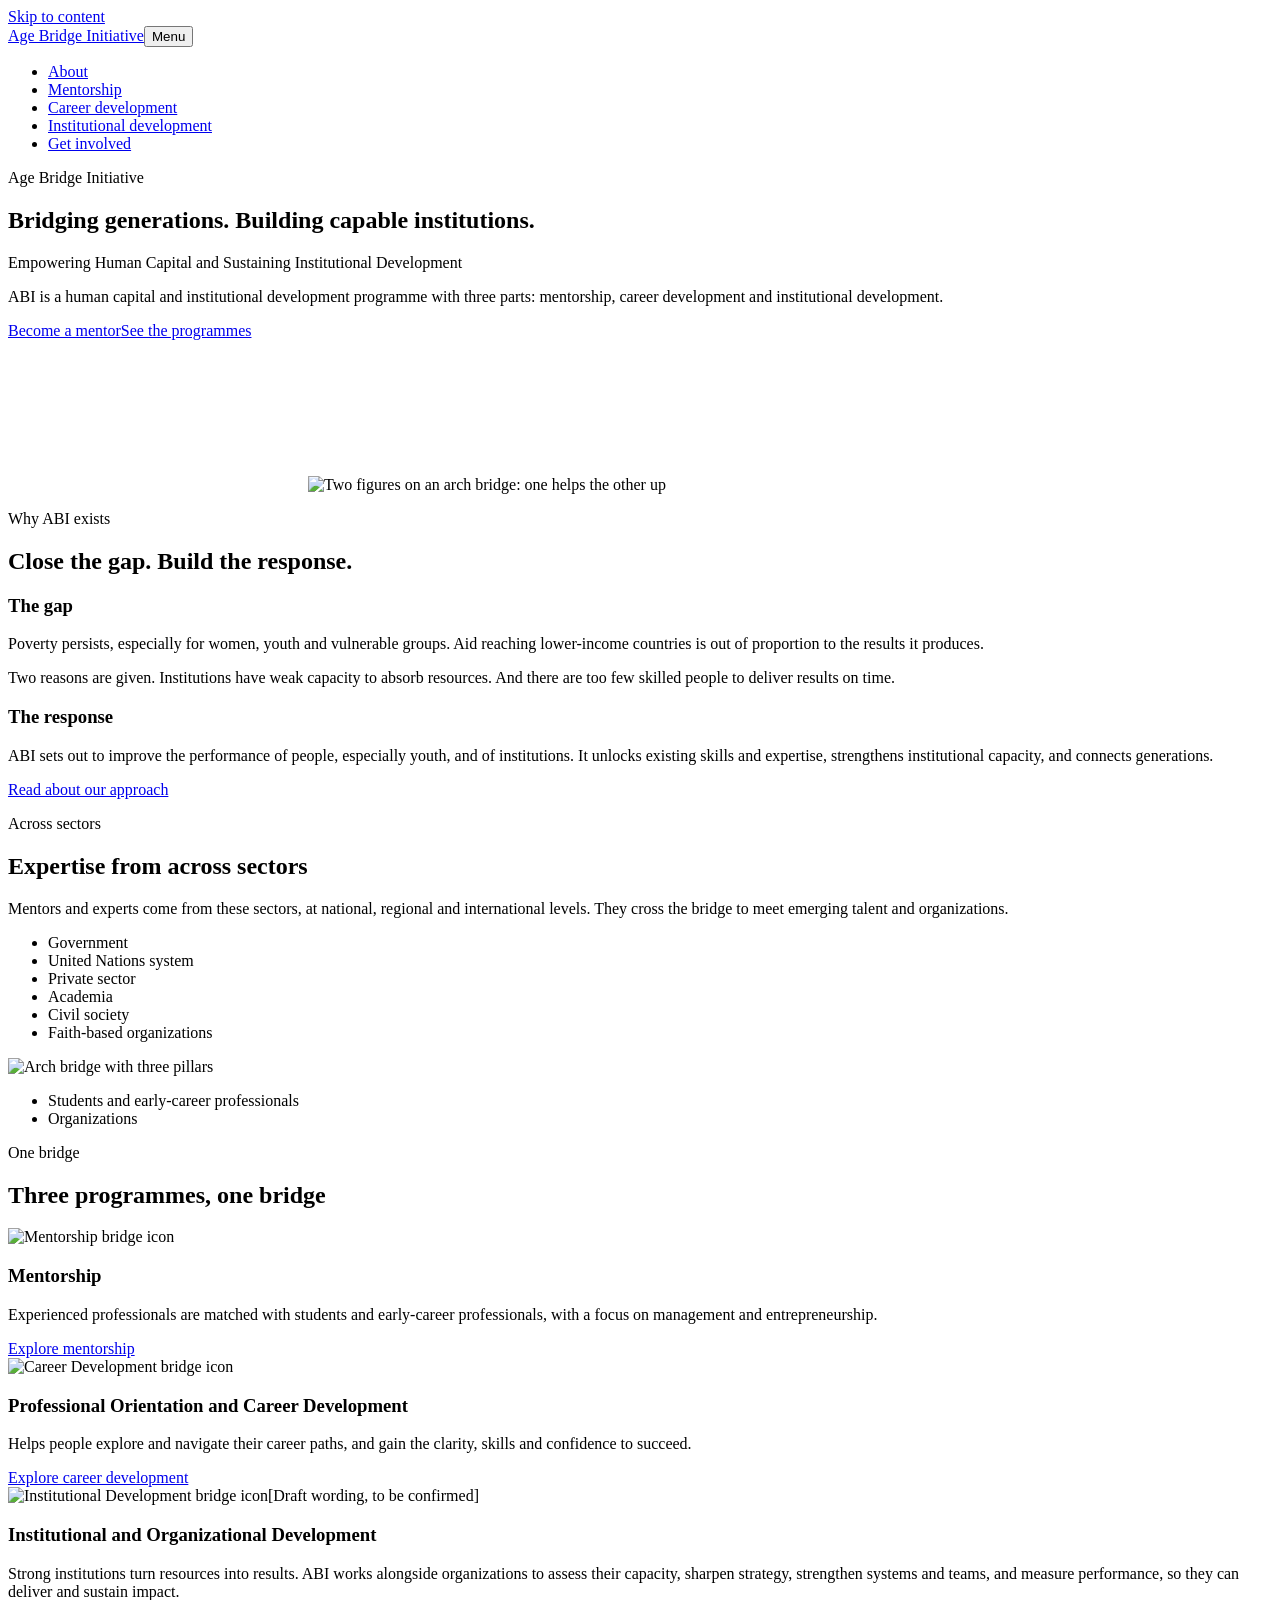
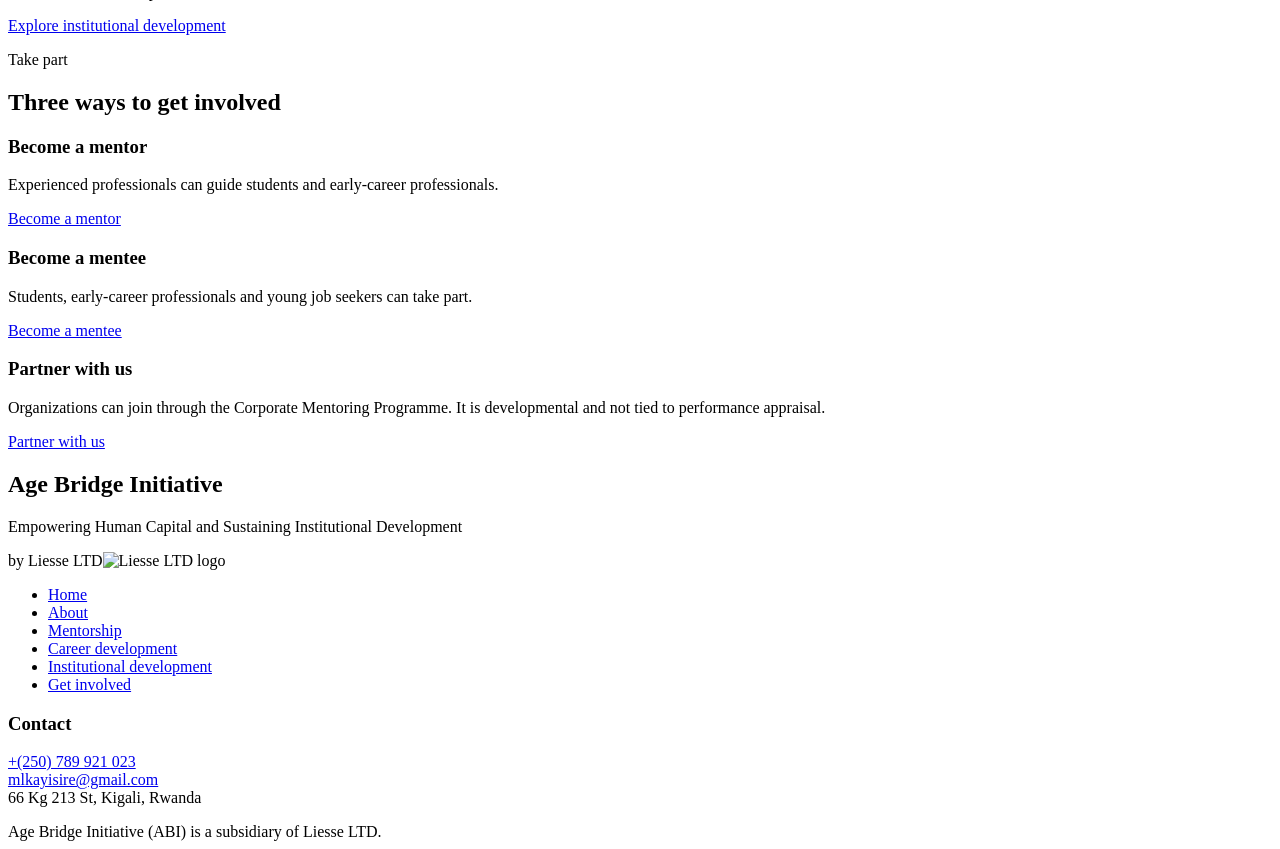
==== index.html @ afb316e5 "add website" ====
<!doctype html>
<html lang="en">
<head>
<meta charset="utf-8">
<meta name="viewport" content="width=device-width, initial-scale=1">
<link rel="icon" href="assets/img/favicon.ico">
<link rel="apple-touch-icon" sizes="180x180" href="assets/img/apple-touch-icon.png">
<link rel="stylesheet" href="assets/css/styles.css">
<title>Age Bridge Initiative | Bridging generations. Building capable institutions.</title><meta name="description" content="Age Bridge Initiative (ABI) connects experienced professionals with students and early-career professionals, and supports institutions to build capacity."><meta property="og:title" content="Age Bridge Initiative | Bridging generations. Building capable institutions."><meta property="og:description" content="Age Bridge Initiative (ABI) connects experienced professionals with students and early-career professionals, and supports institutions to build capacity."><meta property="og:type" content="website"><meta property="og:site_name" content="Age Bridge Initiative"></head><body><a class="skip-link" href="#main">Skip to content</a><header class="site-header"><div class="nav-wrap"><a class="brand" href="index.html" aria-label="Age Bridge Initiative home"><img src="assets/img/abi-logo.png" alt=""><span class="brand-name">Age Bridge Initiative</span></a><button class="menu-toggle" aria-controls="primary-nav" aria-expanded="false">Menu</button><nav id="primary-nav" class="primary-nav" aria-label="Primary navigation"><ul><li><a href="about.html">About</a></li><li><a href="mentorship.html">Mentorship</a></li><li><a href="career-development.html">Career development</a></li><li><a href="institutional-development.html">Institutional development</a></li><li><a class="button" href="get-involved.html">Get involved</a></li></ul></nav></div></header><main id="main"><section class="hero"><div class="hero-grid"><div class="hero-copy"><p class="eyebrow">Age Bridge Initiative</p><h1>Bridging generations. Building capable institutions.</h1><p class="tagline">Empowering Human Capital and Sustaining Institutional Development</p><p>ABI is a human capital and institutional development programme with three parts: mentorship, career development and institutional development.</p><div class="button-row"><a class="button" href="get-involved.html?role=mentor#form">Become a mentor</a><a class="button secondary" href="#programmes">See the programmes</a></div></div><div class="hero-media"><video autoplay muted playsinline poster="assets/img/hero-animation-poster.png" aria-label="Two figures on an arch bridge: one helps the other up"><source src="assets/img/hero-animation.mp4" type="video/mp4"></video><img src="assets/img/hero-animation-poster.png" alt="Two figures on an arch bridge: one helps the other up"></div></div></section><section class="section alt"><div class="container"><div class="section-heading"><p class="eyebrow">Why ABI exists</p><h2>Close the gap. Build the response.</h2></div><div class="two-col"><article><h3>The gap</h3><p>Poverty persists, especially for women, youth and vulnerable groups. Aid reaching lower-income countries is out of proportion to the results it produces.</p><p>Two reasons are given. Institutions have weak capacity to absorb resources. And there are too few skilled people to deliver results on time.</p></article><article><h3>The response</h3><p>ABI sets out to improve the performance of people, especially youth, and of institutions. It unlocks existing skills and expertise, strengthens institutional capacity, and connects generations.</p><a href="about.html">Read about our approach</a></article></div></div></section><section class="section"><div class="container"><div class="section-heading"><p class="eyebrow">Across sectors</p><h2>Expertise from across sectors</h2><p>Mentors and experts come from these sectors, at national, regional and international levels. They cross the bridge to meet emerging talent and organizations.</p></div><div class="sector-layout"><div><ul class="sector-list"><li>Government</li><li>United Nations system</li><li>Private sector</li><li>Academia</li><li>Civil society</li><li>Faith-based organizations</li></ul></div><div class="bridge-diagram"><img src="assets/img/bridge/bridge-arch-band-pillars.svg" alt="Arch bridge with three pillars"><ul class="support-list"><li>Students and early-career professionals</li><li>Organizations</li></ul></div></div></div></section><section class="section alt" id="programmes"><div class="container"><div class="section-heading"><p class="eyebrow">One bridge</p><h2>Three programmes, one bridge</h2></div><div class="card-grid"><article class="card"><img class="bridge-icon" src="assets/img/bridge/icon-arch-band-pillar-1-brown.svg" alt="Mentorship bridge icon"><h3>Mentorship</h3><p>Experienced professionals are matched with students and early-career professionals, with a focus on management and entrepreneurship.</p><a href="mentorship.html">Explore mentorship</a></article><article class="card"><img class="bridge-icon" src="assets/img/bridge/icon-arch-band-pillar-2-orange.svg" alt="Career Development bridge icon"><h3>Professional Orientation and Career Development</h3><p>Helps people explore and navigate their career paths, and gain the clarity, skills and confidence to succeed.</p><a href="career-development.html">Explore career development</a></article><article class="card"><img class="bridge-icon" src="assets/img/bridge/icon-arch-band-pillar-3-taupe.svg" alt="Institutional Development bridge icon"><span class="tag">[Draft wording, to be confirmed]</span><h3>Institutional and Organizational Development</h3><p>Strong institutions turn resources into results. ABI works alongside organizations to assess their capacity, sharpen strategy, strengthen systems and teams, and measure performance, so they can deliver and sustain impact.</p><a href="institutional-development.html">Explore institutional development</a></article></div></div></section><section class="section navy"><div class="container"><div class="section-heading"><p class="eyebrow">Take part</p><h2>Three ways to get involved</h2></div><div class="path-grid"><article class="path-card"><h3>Become a mentor</h3><p>Experienced professionals can guide students and early-career professionals.</p><a class="button" href="get-involved.html?role=mentor#form">Become a mentor</a></article><article class="path-card"><h3>Become a mentee</h3><p>Students, early-career professionals and young job seekers can take part.</p><a class="button" href="get-involved.html?role=mentee#form">Become a mentee</a></article><article class="path-card"><h3>Partner with us</h3><p>Organizations can join through the Corporate Mentoring Programme. It is developmental and not tied to performance appraisal.</p><a class="button" href="get-involved.html?role=partner#form">Partner with us</a></article></div></div></section></main><footer class="footer"><div class="footer-grid"><div><h2>Age Bridge Initiative</h2><p>Empowering Human Capital and Sustaining Institutional Development</p><div class="liesse-credit"><span>by Liesse LTD</span><img src="assets/img/liesse-logo.png" alt="Liesse LTD logo"></div></div><nav aria-label="Footer navigation"><ul><li><a href="index.html">Home</a></li><li><a href="about.html">About</a></li><li><a href="mentorship.html">Mentorship</a></li><li><a href="career-development.html">Career development</a></li><li><a href="institutional-development.html">Institutional development</a></li><li><a href="get-involved.html">Get involved</a></li></ul></nav><div><h3>Contact</h3><p><a href="tel:+250789921023">+(250) 789 921 023</a><br><a href="mailto:mlkayisire@gmail.com">mlkayisire@gmail.com</a><br>66 Kg 213 St, Kigali, Rwanda</p></div></div><div class="footer-bottom">Age Bridge Initiative (ABI) is a subsidiary of Liesse LTD.</div></footer><script src="assets/js/main.js"></script></body></html>
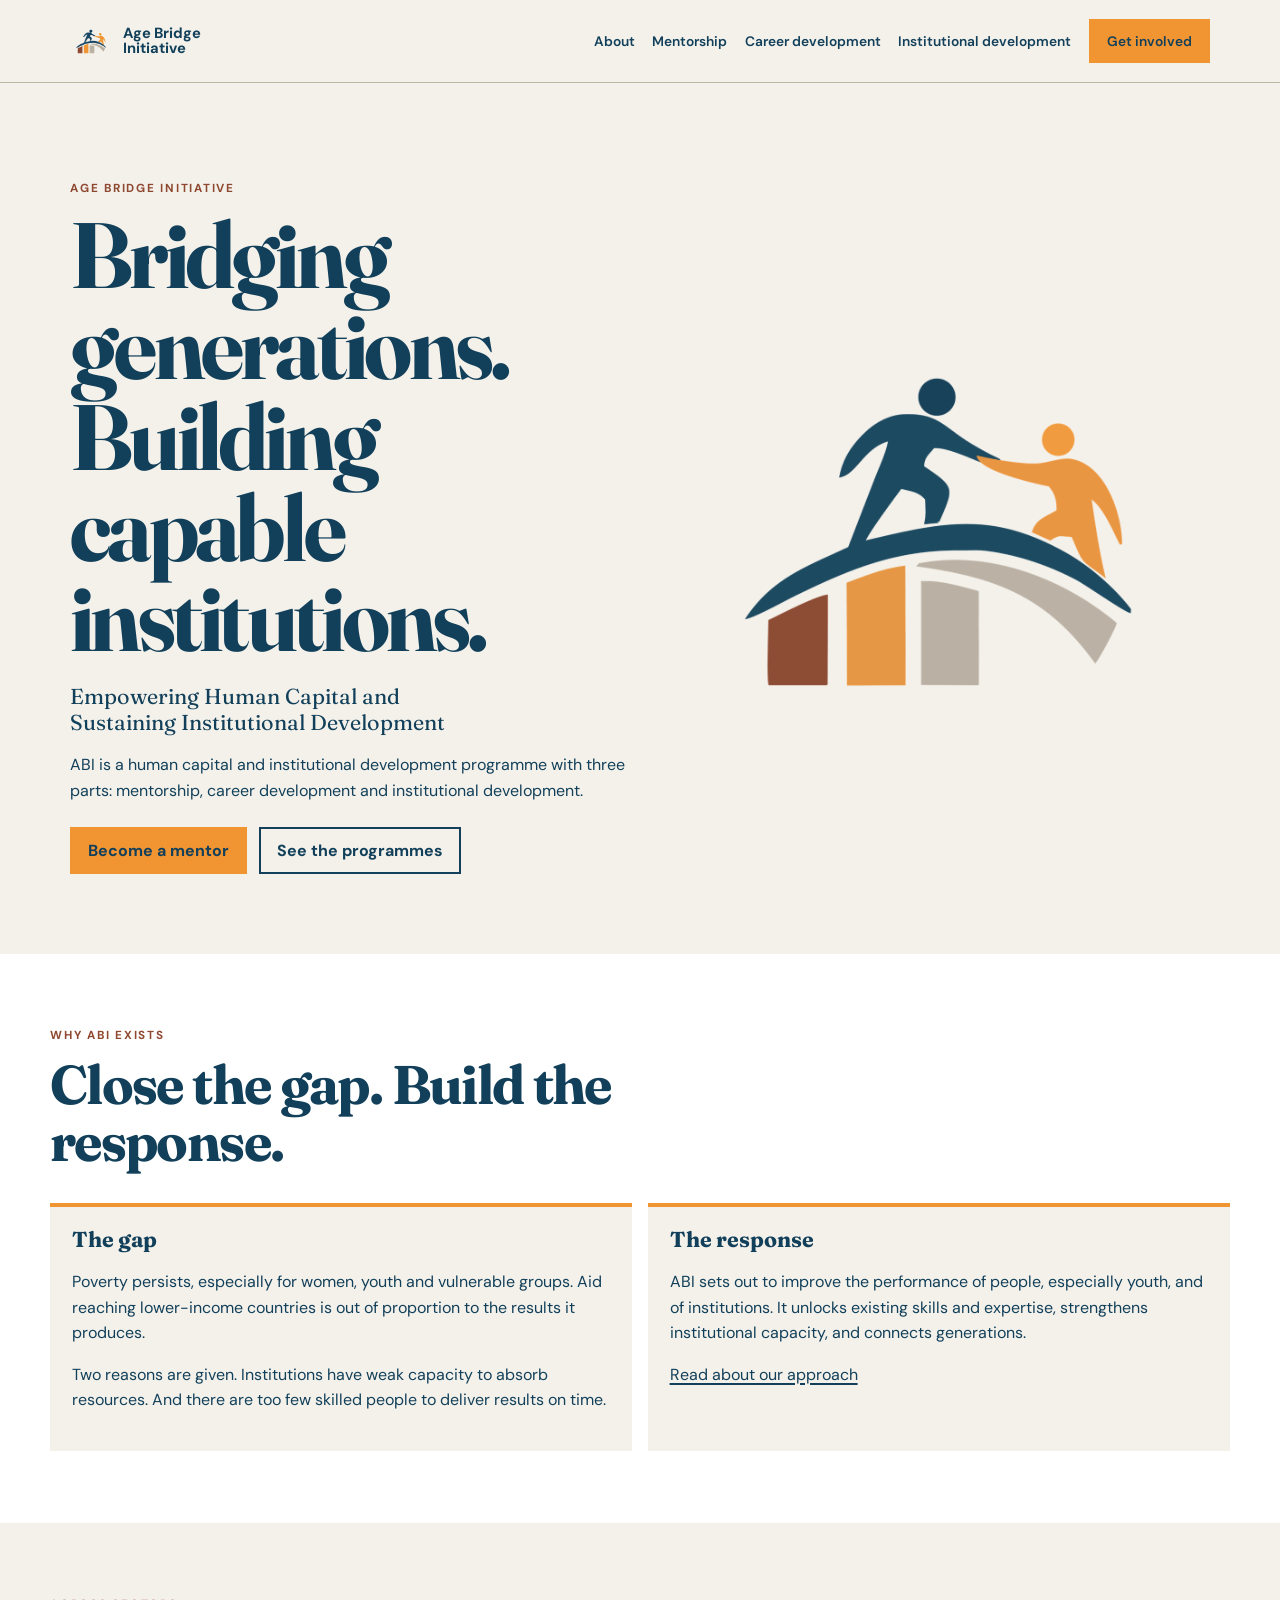
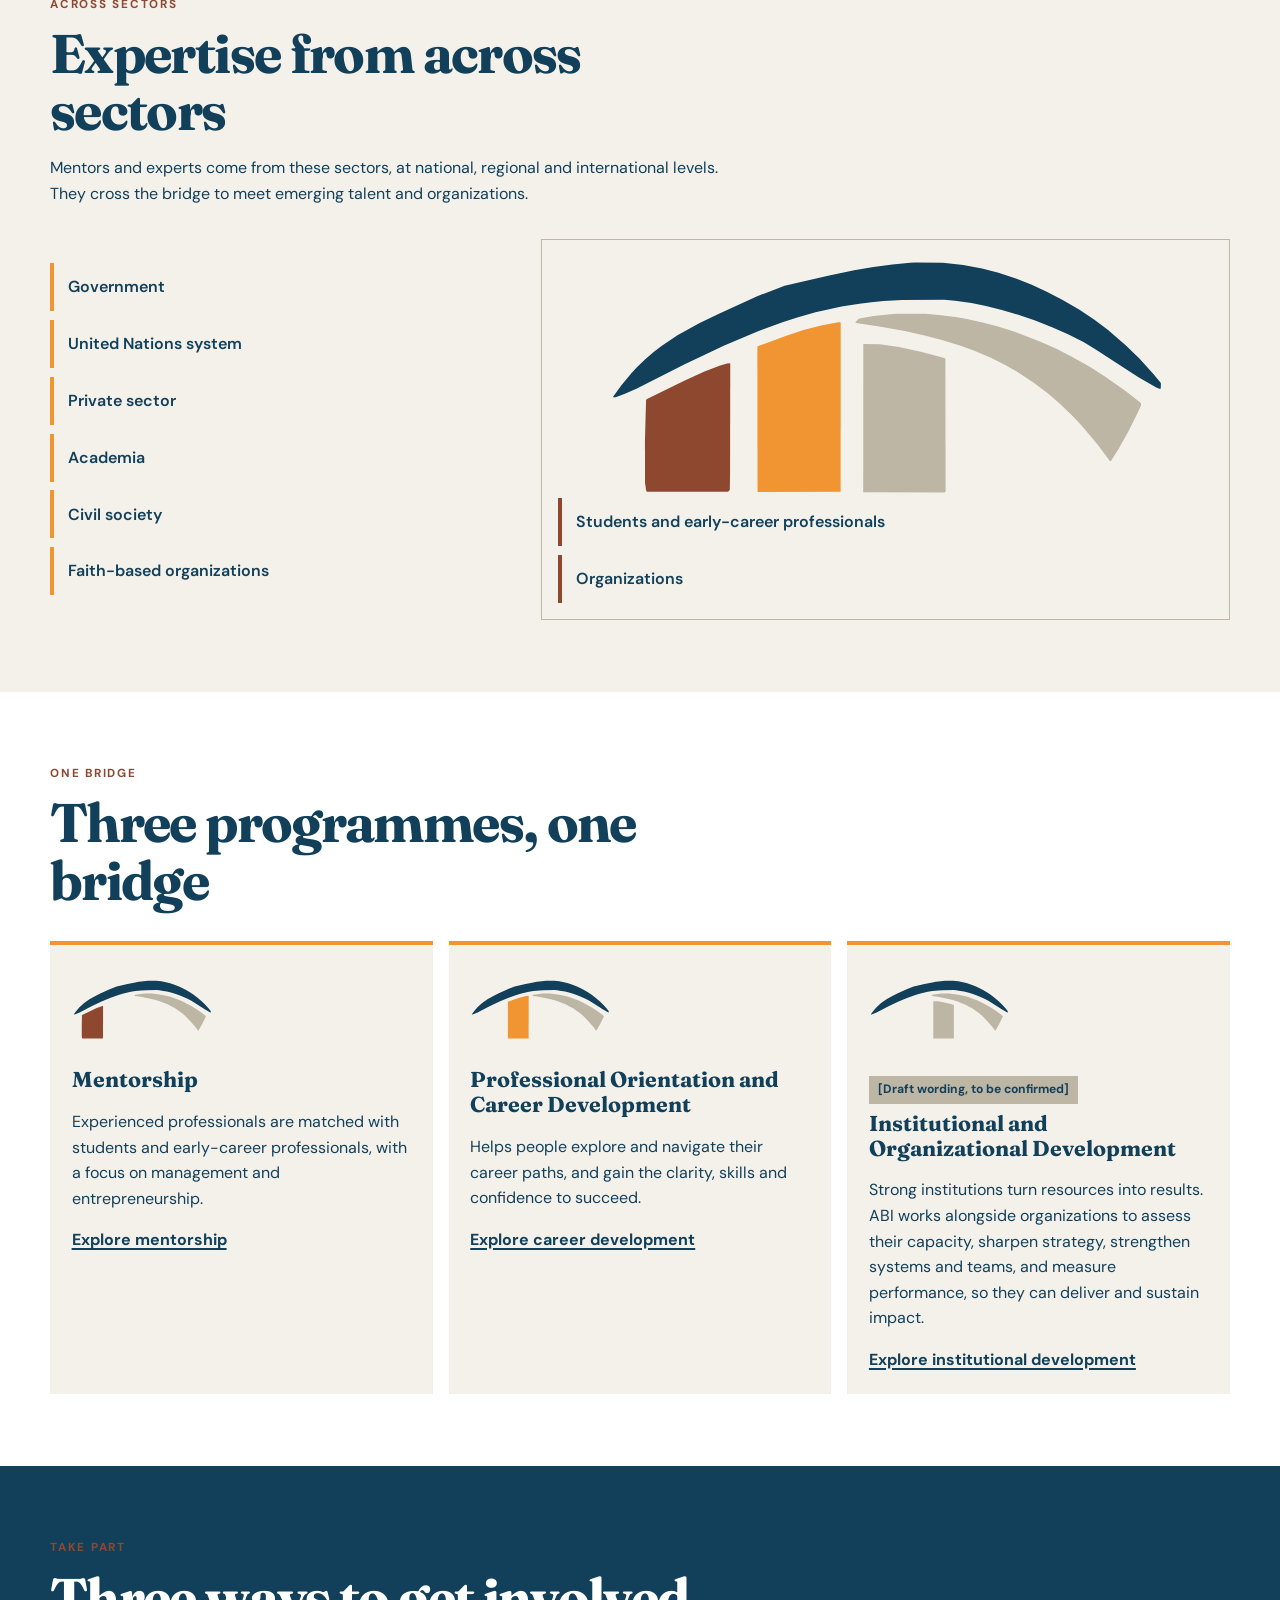
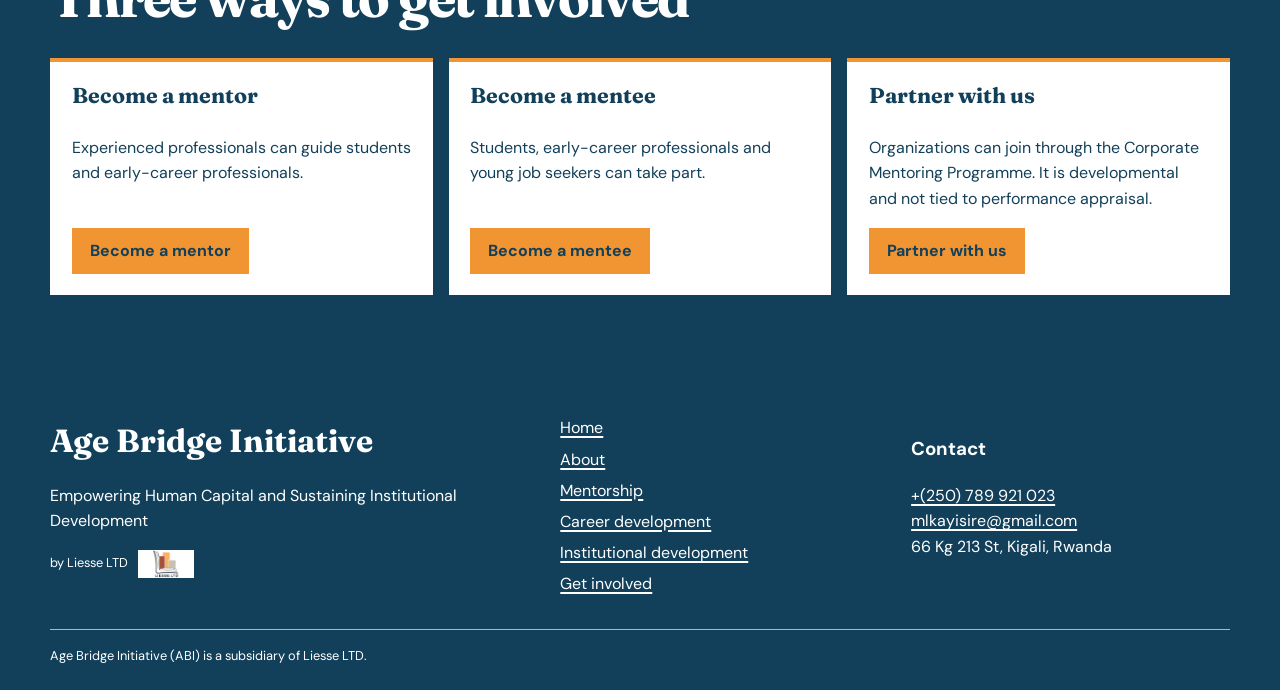
==== commit 6df499f0: "Update to corrected version" ====
--- a/index.html
+++ b/index.html
@@ -1,4 +1,4 @@
-<!doctype html>
+﻿<!doctype html>
 <html lang="en">
 <head>
 <meta charset="utf-8">
@@ -6,4 +6,4 @@
 <link rel="icon" href="assets/img/favicon.ico">
 <link rel="apple-touch-icon" sizes="180x180" href="assets/img/apple-touch-icon.png">
 <link rel="stylesheet" href="assets/css/styles.css">
-<title>Age Bridge Initiative | Bridging generations. Building capable institutions.</title><meta name="description" content="Age Bridge Initiative (ABI) connects experienced professionals with students and early-career professionals, and supports institutions to build capacity."><meta property="og:title" content="Age Bridge Initiative | Bridging generations. Building capable institutions."><meta property="og:description" content="Age Bridge Initiative (ABI) connects experienced professionals with students and early-career professionals, and supports institutions to build capacity."><meta property="og:type" content="website"><meta property="og:site_name" content="Age Bridge Initiative"></head><body><a class="skip-link" href="#main">Skip to content</a><header class="site-header"><div class="nav-wrap"><a class="brand" href="index.html" aria-label="Age Bridge Initiative home"><img src="assets/img/abi-logo.png" alt=""><span class="brand-name">Age Bridge Initiative</span></a><button class="menu-toggle" aria-controls="primary-nav" aria-expanded="false">Menu</button><nav id="primary-nav" class="primary-nav" aria-label="Primary navigation"><ul><li><a href="about.html">About</a></li><li><a href="mentorship.html">Mentorship</a></li><li><a href="career-development.html">Career development</a></li><li><a href="institutional-development.html">Institutional development</a></li><li><a class="button" href="get-involved.html">Get involved</a></li></ul></nav></div></header><main id="main"><section class="hero"><div class="hero-grid"><div class="hero-copy"><p class="eyebrow">Age Bridge Initiative</p><h1>Bridging generations. Building capable institutions.</h1><p class="tagline">Empowering Human Capital and Sustaining Institutional Development</p><p>ABI is a human capital and institutional development programme with three parts: mentorship, career development and institutional development.</p><div class="button-row"><a class="button" href="get-involved.html?role=mentor#form">Become a mentor</a><a class="button secondary" href="#programmes">See the programmes</a></div></div><div class="hero-media"><video autoplay muted playsinline poster="assets/img/hero-animation-poster.png" aria-label="Two figures on an arch bridge: one helps the other up"><source src="assets/img/hero-animation.mp4" type="video/mp4"></video><img src="assets/img/hero-animation-poster.png" alt="Two figures on an arch bridge: one helps the other up"></div></div></section><section class="section alt"><div class="container"><div class="section-heading"><p class="eyebrow">Why ABI exists</p><h2>Close the gap. Build the response.</h2></div><div class="two-col"><article><h3>The gap</h3><p>Poverty persists, especially for women, youth and vulnerable groups. Aid reaching lower-income countries is out of proportion to the results it produces.</p><p>Two reasons are given. Institutions have weak capacity to absorb resources. And there are too few skilled people to deliver results on time.</p></article><article><h3>The response</h3><p>ABI sets out to improve the performance of people, especially youth, and of institutions. It unlocks existing skills and expertise, strengthens institutional capacity, and connects generations.</p><a href="about.html">Read about our approach</a></article></div></div></section><section class="section"><div class="container"><div class="section-heading"><p class="eyebrow">Across sectors</p><h2>Expertise from across sectors</h2><p>Mentors and experts come from these sectors, at national, regional and international levels. They cross the bridge to meet emerging talent and organizations.</p></div><div class="sector-layout"><div><ul class="sector-list"><li>Government</li><li>United Nations system</li><li>Private sector</li><li>Academia</li><li>Civil society</li><li>Faith-based organizations</li></ul></div><div class="bridge-diagram"><img src="assets/img/bridge/bridge-arch-band-pillars.svg" alt="Arch bridge with three pillars"><ul class="support-list"><li>Students and early-career professionals</li><li>Organizations</li></ul></div></div></div></section><section class="section alt" id="programmes"><div class="container"><div class="section-heading"><p class="eyebrow">One bridge</p><h2>Three programmes, one bridge</h2></div><div class="card-grid"><article class="card"><img class="bridge-icon" src="assets/img/bridge/icon-arch-band-pillar-1-brown.svg" alt="Mentorship bridge icon"><h3>Mentorship</h3><p>Experienced professionals are matched with students and early-career professionals, with a focus on management and entrepreneurship.</p><a href="mentorship.html">Explore mentorship</a></article><article class="card"><img class="bridge-icon" src="assets/img/bridge/icon-arch-band-pillar-2-orange.svg" alt="Career Development bridge icon"><h3>Professional Orientation and Career Development</h3><p>Helps people explore and navigate their career paths, and gain the clarity, skills and confidence to succeed.</p><a href="career-development.html">Explore career development</a></article><article class="card"><img class="bridge-icon" src="assets/img/bridge/icon-arch-band-pillar-3-taupe.svg" alt="Institutional Development bridge icon"><span class="tag">[Draft wording, to be confirmed]</span><h3>Institutional and Organizational Development</h3><p>Strong institutions turn resources into results. ABI works alongside organizations to assess their capacity, sharpen strategy, strengthen systems and teams, and measure performance, so they can deliver and sustain impact.</p><a href="institutional-development.html">Explore institutional development</a></article></div></div></section><section class="section navy"><div class="container"><div class="section-heading"><p class="eyebrow">Take part</p><h2>Three ways to get involved</h2></div><div class="path-grid"><article class="path-card"><h3>Become a mentor</h3><p>Experienced professionals can guide students and early-career professionals.</p><a class="button" href="get-involved.html?role=mentor#form">Become a mentor</a></article><article class="path-card"><h3>Become a mentee</h3><p>Students, early-career professionals and young job seekers can take part.</p><a class="button" href="get-involved.html?role=mentee#form">Become a mentee</a></article><article class="path-card"><h3>Partner with us</h3><p>Organizations can join through the Corporate Mentoring Programme. It is developmental and not tied to performance appraisal.</p><a class="button" href="get-involved.html?role=partner#form">Partner with us</a></article></div></div></section></main><footer class="footer"><div class="footer-grid"><div><h2>Age Bridge Initiative</h2><p>Empowering Human Capital and Sustaining Institutional Development</p><div class="liesse-credit"><span>by Liesse LTD</span><img src="assets/img/liesse-logo.png" alt="Liesse LTD logo"></div></div><nav aria-label="Footer navigation"><ul><li><a href="index.html">Home</a></li><li><a href="about.html">About</a></li><li><a href="mentorship.html">Mentorship</a></li><li><a href="career-development.html">Career development</a></li><li><a href="institutional-development.html">Institutional development</a></li><li><a href="get-involved.html">Get involved</a></li></ul></nav><div><h3>Contact</h3><p><a href="tel:+250789921023">+(250) 789 921 023</a><br><a href="mailto:mlkayisire@gmail.com">mlkayisire@gmail.com</a><br>66 Kg 213 St, Kigali, Rwanda</p></div></div><div class="footer-bottom">Age Bridge Initiative (ABI) is a subsidiary of Liesse LTD.</div></footer><script src="assets/js/main.js"></script></body></html>+<title>Age Bridge Initiative | Bridging generations. Building capable institutions.</title><meta name="description" content="Age Bridge Initiative (ABI) connects experienced professionals with students and early-career professionals, and supports institutions to build capacity."><meta property="og:title" content="Age Bridge Initiative | Bridging generations. Building capable institutions."><meta property="og:description" content="Age Bridge Initiative (ABI) connects experienced professionals with students and early-career professionals, and supports institutions to build capacity."><meta property="og:type" content="website"><meta property="og:site_name" content="Age Bridge Initiative"></head><body><a class="skip-link" href="#main">Skip to content</a><header class="site-header"><div class="nav-wrap"><a class="brand" href="index.html" aria-label="Age Bridge Initiative home"><img src="assets/img/abi-logo.png" alt=""><span class="brand-name">Age Bridge Initiative</span></a><button class="menu-toggle" aria-controls="primary-nav" aria-expanded="false">Menu</button><nav id="primary-nav" class="primary-nav" aria-label="Primary navigation"><ul><li><a href="about.html">About</a></li><li><a href="mentorship.html">Mentorship</a></li><li><a href="career-development.html">Career development</a></li><li><a href="institutional-development.html">Institutional development</a></li><li><a class="button" href="get-involved.html">Get involved</a></li></ul></nav></div></header><main id="main"><section class="hero"><div class="hero-grid"><div class="hero-copy"><p class="eyebrow">Age Bridge Initiative</p><h1>Bridging generations. Building capable institutions.</h1><p class="tagline">Empowering Human Capital and Sustaining Institutional Development</p><p>ABI is a human capital and institutional development programme with three parts: mentorship, career development and institutional development.</p><div class="button-row"><a class="button" href="get-involved.html?role=mentor#form">Become a mentor</a><a class="button secondary" href="#programmes">See the programmes</a></div></div><div class="hero-media"><video autoplay muted playsinline poster="assets/img/hero-animation-poster.png" aria-label="Two figures on an arch bridge: one helps the other up"><source src="assets/img/hero-animation.mp4" type="video/mp4"></video><img src="assets/img/hero-animation-poster.png" alt="Two figures on an arch bridge: one helps the other up"></div></div></section><section class="section alt"><div class="container"><div class="section-heading"><p class="eyebrow">Why ABI exists</p><h2>Close the gap. Build the response.</h2></div><div class="two-col"><article><h3>The gap</h3><p>Poverty persists, especially for women, youth and vulnerable groups. Aid reaching lower-income countries is out of proportion to the results it produces.</p><p>Two reasons are given. Institutions have weak capacity to absorb resources. And there are too few skilled people to deliver results on time.</p></article><article><h3>The response</h3><p>ABI sets out to improve the performance of people, especially youth, and of institutions. It unlocks existing skills and expertise, strengthens institutional capacity, and connects generations.</p><a href="about.html">Read about our approach</a></article></div></div></section><section class="section"><div class="container"><div class="section-heading"><p class="eyebrow">Across sectors</p><h2>Expertise from across sectors</h2><p>Mentors and experts come from these sectors, at national, regional and international levels. They cross the bridge to meet emerging talent and organizations.</p></div><div class="sector-layout"><div><ul class="sector-list"><li>Government</li><li>United Nations system</li><li>Private sector</li><li>Academia</li><li>Civil society</li><li>Faith-based organizations</li></ul></div><div class="bridge-diagram"><img src="assets/img/bridge/bridge-arch-band-pillars.svg" alt="Arch bridge with three pillars"><ul class="support-list"><li>Students and early-career professionals</li><li>Organizations</li></ul></div></div></div></section><section class="section alt" id="programmes"><div class="container"><div class="section-heading"><p class="eyebrow">One bridge</p><h2>Three programmes, one bridge</h2></div><div class="card-grid"><article class="card"><img class="bridge-icon" src="assets/img/bridge/icon-arch-band-pillar-1-brown.svg" alt="Mentorship bridge icon"><h3>Mentorship</h3><p>Experienced professionals are matched with students and early-career professionals, with a focus on management and entrepreneurship.</p><a href="mentorship.html">Explore mentorship</a></article><article class="card"><img class="bridge-icon" src="assets/img/bridge/icon-arch-band-pillar-2-orange.svg" alt="Career Development bridge icon"><h3>Professional Orientation and Career Development</h3><p>Helps people explore and navigate their career paths, and gain the clarity, skills and confidence to succeed.</p><a href="career-development.html">Explore career development</a></article><article class="card"><img class="bridge-icon" src="assets/img/bridge/icon-arch-band-pillar-3-taupe.svg" alt="Institutional Development bridge icon"><span class="tag">[Draft wording, to be confirmed]</span><h3>Institutional and Organizational Development</h3><p>Strong institutions turn resources into results. ABI works alongside organizations to assess their capacity, sharpen strategy, strengthen systems and teams, and measure performance, so they can deliver and sustain impact.</p><a href="institutional-development.html">Explore institutional development</a></article></div></div></section><section class="section navy"><div class="container"><div class="section-heading"><p class="eyebrow">Take part</p><h2>Three ways to get involved</h2></div><div class="path-grid"><article class="path-card"><h3>Become a mentor</h3><p>Experienced professionals can guide students and early-career professionals.</p><a class="button" href="get-involved.html?role=mentor#form">Become a mentor</a></article><article class="path-card"><h3>Become a mentee</h3><p>Students, early-career professionals and young job seekers can take part.</p><a class="button" href="get-involved.html?role=mentee#form">Become a mentee</a></article><article class="path-card"><h3>Partner with us</h3><p>Organizations can join through the Corporate Mentoring Programme. It is developmental and not tied to performance appraisal.</p><a class="button" href="get-involved.html?role=organization#form">Partner with us</a></article></div></div></section></main><footer class="footer"><div class="footer-grid"><div><h2>Age Bridge Initiative</h2><p>Empowering Human Capital and Sustaining Institutional Development</p><div class="liesse-credit"><span>by Liesse LTD</span><img src="assets/img/liesse-logo.png" alt="Liesse LTD logo"></div></div><nav aria-label="Footer navigation"><ul><li><a href="index.html">Home</a></li><li><a href="about.html">About</a></li><li><a href="mentorship.html">Mentorship</a></li><li><a href="career-development.html">Career development</a></li><li><a href="institutional-development.html">Institutional development</a></li><li><a href="get-involved.html">Get involved</a></li></ul></nav><div><h3>Contact</h3><p><a href="tel:+250789921023">+(250) 789 921 023</a><br><a href="mailto:mlkayisire@gmail.com">mlkayisire@gmail.com</a><br>66 Kg 213 St, Kigali, Rwanda</p></div></div><div class="footer-bottom">Age Bridge Initiative (ABI) is a subsidiary of Liesse LTD.</div></footer><script src="assets/js/main.js"></script></body></html>
--- a/assets/css/styles.css
+++ b/assets/css/styles.css
@@ -0,0 +1,9 @@
+﻿@import url('https://fonts.googleapis.com/css2?family=DM+Sans:wght@400;500;600;700&family=Fraunces:opsz,wght@9..144,600;9..144,700&display=swap');
+:root{--navy:#12405a;--orange:#f19432;--brown:#8f4830;--taupe:#bdb6a5;--paper:#f4f1eb;--white:#ffffff;--font-body:'DM Sans',Arial,sans-serif;--font-display:'Fraunces',Georgia,serif;--max:1180px;--radius:2px}
+*{box-sizing:border-box}html{scroll-behavior:smooth}body{margin:0;background:var(--paper);color:var(--navy);font-family:var(--font-body);font-size:16px;line-height:1.6}img,video{display:block;max-width:100%}a{color:var(--navy);text-decoration-thickness:2px;text-underline-offset:3px}a:hover{color:var(--brown)}:focus-visible{outline:3px solid var(--orange);outline-offset:4px}.skip-link{position:absolute;left:1rem;top:-5rem;background:var(--navy);color:var(--white);padding:.7rem 1rem;z-index:20}.skip-link:focus{top:1rem}.site-header{background:var(--paper);border-bottom:1px solid var(--taupe);position:sticky;top:0;z-index:10}.nav-wrap{max-width:var(--max);margin:auto;min-height:82px;padding:1rem 1.25rem;display:flex;align-items:center;justify-content:space-between;gap:1rem}.brand{display:flex;align-items:center;gap:.7rem;text-decoration:none;color:var(--navy);font-weight:700;line-height:1.05}.brand img{width:42px;height:42px;object-fit:contain}.brand-name{max-width:125px;font-size:.92rem}.menu-toggle{display:inline-flex;border:1px solid var(--navy);background:var(--paper);color:var(--navy);padding:.55rem .7rem;font:inherit;font-weight:700;cursor:pointer}.primary-nav{display:block}html.js .primary-nav{display:none}.primary-nav ul{list-style:none;margin:0;padding:0;display:flex;align-items:center;gap:1.1rem}.primary-nav a{text-decoration:none;font-size:.86rem;font-weight:600}.button{display:inline-flex;align-items:center;justify-content:center;min-height:44px;padding:.72rem 1rem;border:2px solid var(--orange);background:var(--orange);color:var(--navy);font-weight:700;text-decoration:none;line-height:1.2;cursor:pointer}.button:hover{background:var(--navy);border-color:var(--navy);color:var(--white)}.button.secondary{background:transparent;border-color:var(--navy);color:var(--navy)}.button.secondary:hover{background:var(--navy);color:var(--white)}.eyebrow{text-transform:uppercase;letter-spacing:.15em;font-weight:700;font-size:.73rem;color:var(--brown);margin:0 0 .75rem}.hero{background:var(--paper);overflow:hidden}.hero-grid{max-width:var(--max);margin:auto;padding:4rem 1.25rem 3rem;display:grid;gap:2rem;align-items:center}.hero h1,.page-hero h1{font-family:var(--font-display);font-size:clamp(2.6rem,8vw,5.8rem);line-height:.98;letter-spacing:-.04em;margin:0 0 1.25rem;max-width:11ch}.hero .tagline{font-family:var(--font-display);font-size:1.35rem;line-height:1.2;margin:0 0 1rem;max-width:27ch}.hero-copy>p:not(.eyebrow):not(.tagline){max-width:54ch}.button-row{display:flex;flex-wrap:wrap;gap:.75rem;margin-top:1.5rem}.hero-media{min-height:250px;display:flex;align-items:center;justify-content:center}.hero-media video,.hero-media img{width:min(100%,640px);height:auto}.hero-media img{display:none}.section{padding:4.5rem 1.25rem}.section.alt{background:var(--white)}.section.navy{background:var(--navy);color:var(--white)}.container{max-width:var(--max);margin:auto}.section-heading{max-width:680px;margin-bottom:2rem}.section h2,.page-hero h2{font-family:var(--font-display);font-size:clamp(2rem,5vw,3.4rem);line-height:1.05;letter-spacing:-.03em;margin:0 0 1rem}.section h3{font-family:var(--font-display);font-size:1.35rem;line-height:1.15;margin:0 0 .65rem}.two-col,.card-grid,.path-grid,.contact-grid{display:grid;gap:1rem}.two-col>article,.card,.path-card,.principle,.info-panel{padding:1.35rem;background:var(--paper);border-top:4px solid var(--orange)}.section.alt .card,.section.alt .two-col>article{background:var(--paper)}.section.navy .card,.section.navy .path-card{background:var(--white);color:var(--navy)}.card-grid{grid-template-columns:repeat(auto-fit,minmax(220px,1fr))}.bridge-icon{width:140px;height:86px;object-fit:contain;margin:0 0 1rem}.card a,.path-card a{font-weight:700}.tag{display:inline-block;background:var(--taupe);color:var(--navy);padding:.25rem .55rem;font-size:.76rem;font-weight:700;margin:.5rem 0}.sector-layout{display:grid;gap:2rem;align-items:center}.sector-list,.support-list{list-style:none;margin:0;padding:0;display:grid;gap:.55rem}.sector-list li,.support-list li{padding:.7rem .85rem;border-left:4px solid var(--orange);background:var(--paper);font-weight:600}.bridge-diagram{padding:1rem;background:var(--paper);border:1px solid var(--taupe)}.bridge-diagram img{width:100%;max-width:560px;margin:auto}.support-list li{border-left-color:var(--brown)}.path-grid{grid-template-columns:repeat(auto-fit,minmax(220px,1fr))}.path-card{display:flex;flex-direction:column;align-items:flex-start}.path-card .button{margin-top:auto}.page-hero{padding:4rem 1.25rem 2rem;background:var(--paper)}.page-hero .container{display:grid;gap:1.5rem;align-items:center}.page-hero h1{max-width:14ch}.page-hero .lead{max-width:680px;font-size:1.18rem}.small-bridge{width:180px;margin-bottom:1rem}.photo-slot{min-height:220px;border:2px dashed var(--brown);background:var(--white);display:flex;align-items:center;justify-content:center;text-align:center;padding:1rem;color:var(--brown);font-weight:700}.principles{display:grid;gap:1rem}.principle{border-top-color:var(--brown)}.principle strong{display:block;font-family:var(--font-display);font-size:1.25rem}.timeline{display:grid;gap:1rem;counter-reset:steps}.step{position:relative;padding:1.3rem 1.2rem 1.3rem 4.1rem;background:var(--white);border:1px solid var(--taupe);counter-increment:steps}.step:before{content:counter(steps);position:absolute;left:1.1rem;top:1.2rem;width:2rem;height:2rem;border-radius:50%;background:var(--orange);color:var(--navy);font-weight:700;display:grid;place-items:center}.step h3{margin-bottom:.35rem}.chips{display:flex;flex-wrap:wrap;gap:.5rem}.chip{padding:.45rem .7rem;border:1px solid var(--taupe);background:var(--white);font-size:.85rem}.note{border-left:4px solid var(--orange);padding:1rem 1.1rem;background:var(--white)}.contact-list{list-style:none;padding:0;margin:0;display:grid;gap:.8rem}.contact-list strong{display:block}.contact-form{background:var(--white);padding:1.25rem;border-top:4px solid var(--orange)}label{display:block;font-weight:700;margin:1rem 0 .35rem}input,select,textarea{width:100%;padding:.75rem;border:1px solid var(--navy);background:var(--paper);color:var(--navy);font:inherit}textarea{min-height:140px;resize:vertical}.form-note{margin-top:1rem;font-size:.9rem}.footer{background:var(--navy);color:var(--white);padding:3rem 1.25rem 1.5rem}.footer a{color:var(--white)}.footer-grid{max-width:var(--max);margin:auto;display:grid;gap:2rem}.footer h2{font-family:var(--font-display);font-size:2rem;margin:0 0 .4rem}.footer nav ul{list-style:none;padding:0;margin:0;display:grid;gap:.35rem}.liesse-credit{display:flex;align-items:center;gap:.6rem;font-size:.8rem}.liesse-credit img{width:56px;height:28px;object-fit:contain;background:var(--white)}.footer-bottom{max-width:var(--max);margin:2rem auto 0;padding-top:1rem;border-top:1px solid var(--taupe);font-size:.8rem}.not-found{text-align:center;min-height:55vh;display:grid;place-items:center}.not-found h1{max-width:none}.draft-banner{background:var(--brown);color:var(--white);padding:.75rem 1rem;font-weight:700}.visually-hidden{position:absolute;width:1px;height:1px;padding:0;margin:-1px;overflow:hidden;clip:rect(0,0,0,0);white-space:nowrap;border:0}@media(min-width:760px){.menu-toggle{display:none}html.js .primary-nav{display:block}.hero-grid{grid-template-columns:1.02fr .98fr;padding-top:6rem;padding-bottom:5rem}.two-col{grid-template-columns:repeat(2,1fr)}.sector-layout{grid-template-columns:.8fr 1.2fr}.page-hero .container{grid-template-columns:1fr 300px}.principles{grid-template-columns:repeat(2,1fr)}.timeline{grid-template-columns:repeat(4,1fr)}.timeline.five{grid-template-columns:repeat(5,1fr)}.step{padding:1.3rem}.step:before{position:static;margin-bottom:1rem}.contact-grid{grid-template-columns:.8fr 1.2fr}.footer-grid{grid-template-columns:1.5fr 1fr 1fr}}@media(max-width:759px){.primary-nav ul{display:grid;gap:.8rem}.primary-nav .button{display:inline-flex;margin-top:.25rem}html.js .primary-nav.is-open{display:block;position:absolute;top:82px;left:0;right:0;background:var(--paper);border-bottom:1px solid var(--taupe);padding:1rem 1.25rem}html.js .primary-nav.is-open ul{display:grid;gap:.8rem}html.js .primary-nav.is-open .button{display:inline-flex;margin-top:.25rem}}
+@media(prefers-reduced-motion:reduce){html{scroll-behavior:auto}.hero-media video{display:none}.hero-media img{display:block}}
+
+
+
+
+
